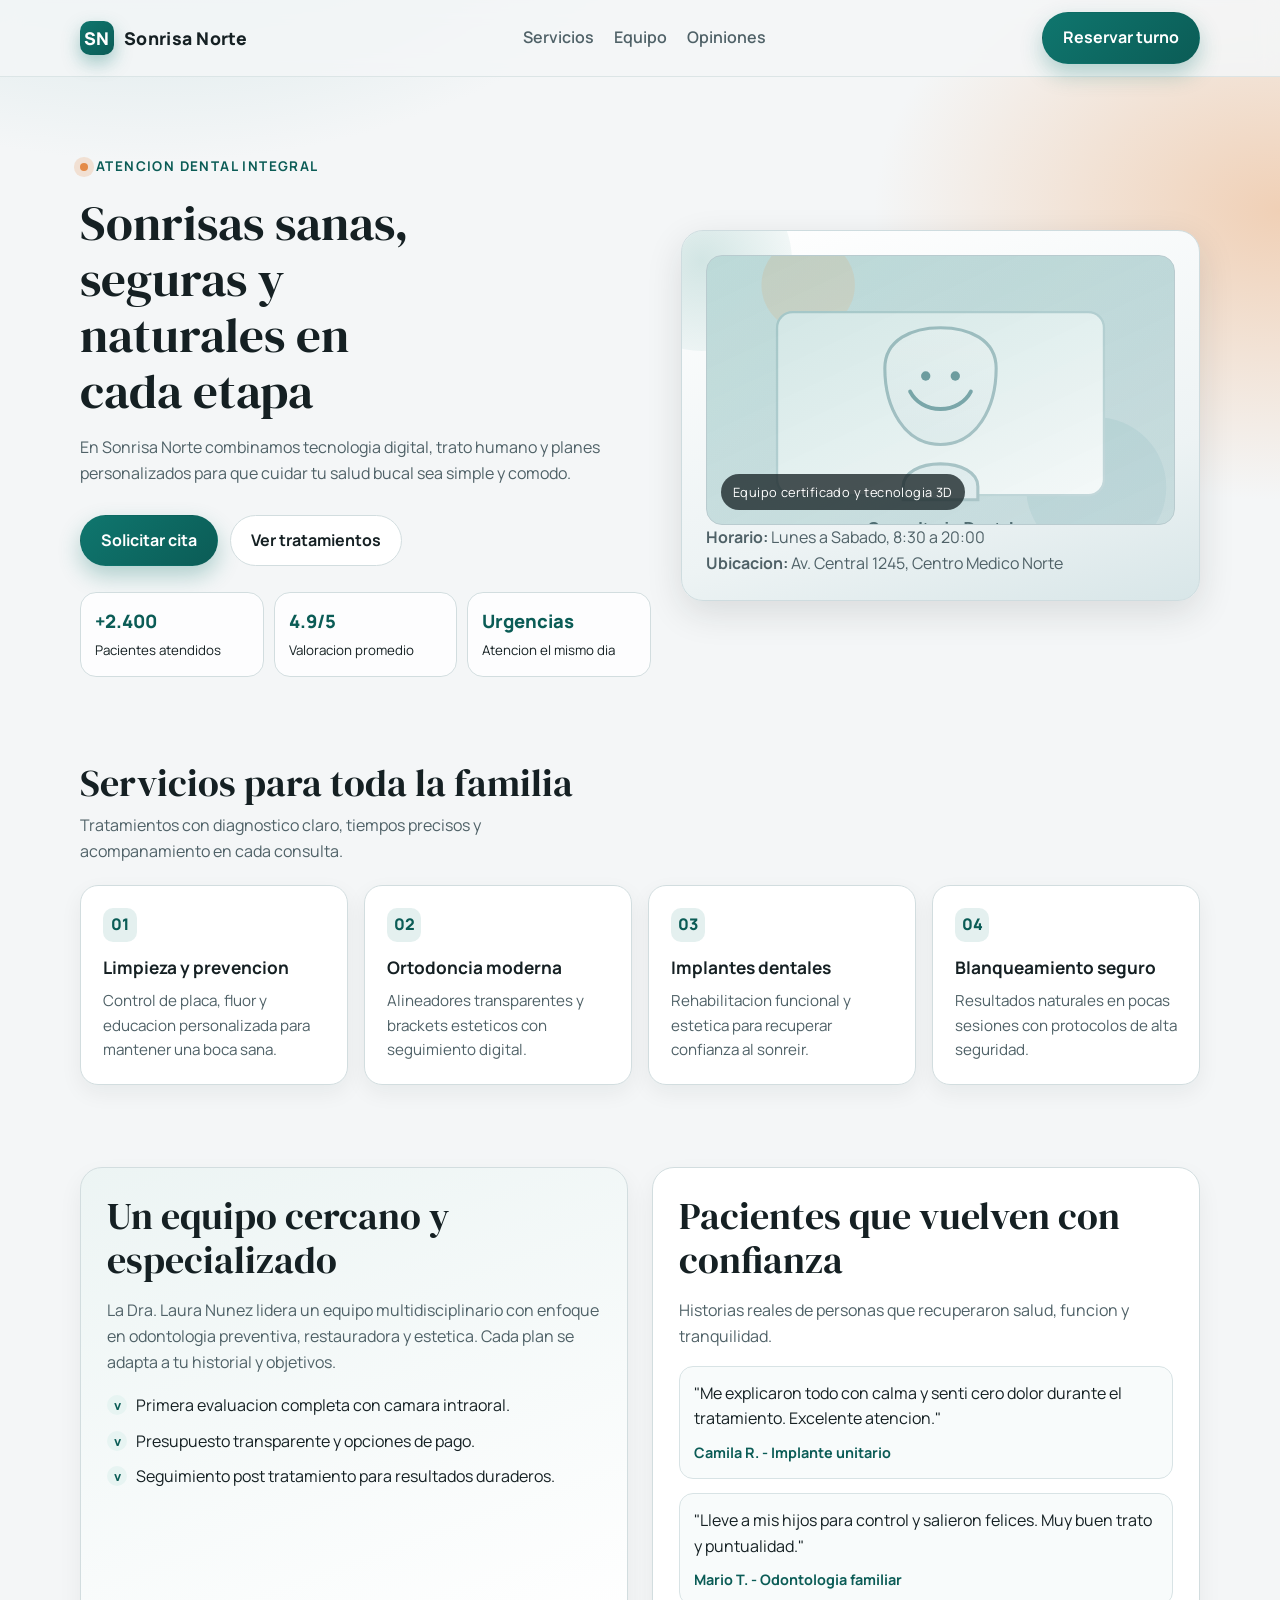
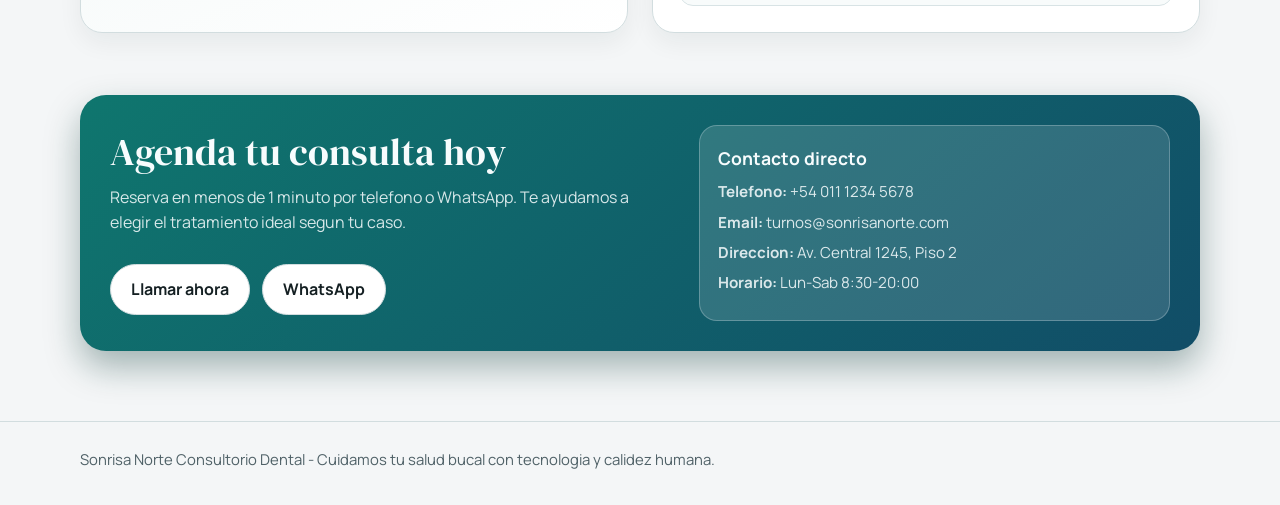
==== index.html @ e72d59c7 "eeeeeeeeeeeee" ====
<!DOCTYPE html>
<html lang="es">
<head>
  <meta charset="UTF-8">
  <meta name="viewport" content="width=device-width, initial-scale=1.0">
  <title>Sonrisa Norte | Consultorio Dental</title>
  <meta name="description" content="Landing profesional para consultorio dental: limpiezas, ortodoncia, implantes y urgencias con agenda online.">
  <meta name="robots" content="index, follow">
  <meta name="theme-color" content="#0f766e">
  <link rel="canonical" href="https://www.sonrisanorte.com/">

  <meta property="og:type" content="website">
  <meta property="og:locale" content="es_AR">
  <meta property="og:title" content="Sonrisa Norte | Consultorio Dental">
  <meta property="og:description" content="Cuidado dental profesional con tecnologia digital y atencion cercana.">
  <meta property="og:url" content="https://www.sonrisanorte.com/">
  <meta property="og:image" content="https://www.sonrisanorte.com/assets/img/hero-dental.svg">

  <meta name="twitter:card" content="summary_large_image">
  <meta name="twitter:title" content="Sonrisa Norte | Consultorio Dental">
  <meta name="twitter:description" content="Reserva tu consulta dental de forma rapida y segura.">
  <meta name="twitter:image" content="https://www.sonrisanorte.com/assets/img/hero-dental.svg">

  <link rel="preconnect" href="https://fonts.googleapis.com">
  <link rel="preconnect" href="https://fonts.gstatic.com" crossorigin>
  <link href="https://fonts.googleapis.com/css2?family=Manrope:wght@400;500;600;700;800&family=DM+Serif+Display:ital@0;1&display=swap" rel="stylesheet">
  <link rel="icon" href="assets/img/favicon.svg" type="image/svg+xml">
  <link rel="manifest" href="manifest.webmanifest">
  <link rel="stylesheet" href="assets/css/styles.css">
</head>
<body>
  <header class="topbar">
    <div class="container nav">
      <a href="#inicio" class="brand" aria-label="Ir al inicio">
        <span class="brand-mark">SN</span>
        Sonrisa Norte
      </a>
      <nav class="menu" aria-label="Navegacion principal">
        <a href="#servicios">Servicios</a>
        <a href="#equipo">Equipo</a>
        <a href="#opiniones">Opiniones</a>
      </nav>
      <a href="#contacto" class="btn btn-primary">Reservar turno</a>
    </div>
  </header>

  <main id="inicio">
    <section class="hero">
      <div class="container hero-grid">
        <div class="reveal">
          <span class="kicker"><span class="kicker-dot"></span>Atencion dental integral</span>
          <h1>Sonrisas sanas, seguras y naturales en cada etapa</h1>
          <p>
            En Sonrisa Norte combinamos tecnologia digital, trato humano y planes personalizados
            para que cuidar tu salud bucal sea simple y comodo.
          </p>
          <div class="hero-actions">
            <a href="#contacto" class="btn btn-primary">Solicitar cita</a>
            <a href="#servicios" class="btn btn-secondary">Ver tratamientos</a>
          </div>
          <div class="quick-facts" aria-label="Indicadores del consultorio">
            <article>
              <span class="fact-value">+2.400</span>
              <small>Pacientes atendidos</small>
            </article>
            <article>
              <span class="fact-value">4.9/5</span>
              <small>Valoracion promedio</small>
            </article>
            <article>
              <span class="fact-value">Urgencias</span>
              <small>Atencion el mismo dia</small>
            </article>
          </div>
        </div>

        <aside class="hero-card" aria-label="Informacion destacada">
          <div class="photo" role="img" aria-label="Odontologa atendiendo a un paciente">
            <span class="photo-tag">Equipo certificado y tecnologia 3D</span>
          </div>
          <p><strong>Horario:</strong> Lunes a Sabado, 8:30 a 20:00</p>
          <p><strong>Ubicacion:</strong> Av. Central 1245, Centro Medico Norte</p>
        </aside>
      </div>
    </section>

    <section id="servicios" class="services">
      <div class="container">
        <div class="section-head">
          <div>
            <h2>Servicios para toda la familia</h2>
            <p class="section-lead">Tratamientos con diagnostico claro, tiempos precisos y acompanamiento en cada consulta.</p>
          </div>
        </div>

        <div class="services-grid">
          <article class="service-card">
            <span class="service-index">01</span>
            <h3>Limpieza y prevencion</h3>
            <p>Control de placa, fluor y educacion personalizada para mantener una boca sana.</p>
          </article>
          <article class="service-card">
            <span class="service-index">02</span>
            <h3>Ortodoncia moderna</h3>
            <p>Alineadores transparentes y brackets esteticos con seguimiento digital.</p>
          </article>
          <article class="service-card">
            <span class="service-index">03</span>
            <h3>Implantes dentales</h3>
            <p>Rehabilitacion funcional y estetica para recuperar confianza al sonreir.</p>
          </article>
          <article class="service-card">
            <span class="service-index">04</span>
            <h3>Blanqueamiento seguro</h3>
            <p>Resultados naturales en pocas sesiones con protocolos de alta seguridad.</p>
          </article>
        </div>
      </div>
    </section>

    <section id="equipo" class="split">
      <div class="container split-grid">
        <article class="panel doctor reveal">
          <h2>Un equipo cercano y especializado</h2>
          <p>
            La Dra. Laura Nunez lidera un equipo multidisciplinario con enfoque en odontologia preventiva,
            restauradora y estetica. Cada plan se adapta a tu historial y objetivos.
          </p>
          <ul class="list">
            <li><span class="tick">v</span><span>Primera evaluacion completa con camara intraoral.</span></li>
            <li><span class="tick">v</span><span>Presupuesto transparente y opciones de pago.</span></li>
            <li><span class="tick">v</span><span>Seguimiento post tratamiento para resultados duraderos.</span></li>
          </ul>
        </article>

        <article id="opiniones" class="panel reviews reveal">
          <h2>Pacientes que vuelven con confianza</h2>
          <p>Historias reales de personas que recuperaron salud, funcion y tranquilidad.</p>
          <div class="quote">
            "Me explicaron todo con calma y senti cero dolor durante el tratamiento. Excelente atencion."
            <strong>Camila R. - Implante unitario</strong>
          </div>
          <div class="quote">
            "Lleve a mis hijos para control y salieron felices. Muy buen trato y puntualidad."
            <strong>Mario T. - Odontologia familiar</strong>
          </div>
        </article>
      </div>
    </section>

    <section class="cta" id="contacto">
      <div class="container cta-box reveal">
        <div>
          <h2>Agenda tu consulta hoy</h2>
          <p>
            Reserva en menos de 1 minuto por telefono o WhatsApp.
            Te ayudamos a elegir el tratamiento ideal segun tu caso.
          </p>
          <div class="hero-actions">
            <a href="tel:+5401112345678" class="btn btn-secondary">Llamar ahora</a>
            <a href="https://wa.me/5401112345678" class="btn btn-secondary" target="_blank" rel="noopener noreferrer">WhatsApp</a>
          </div>
        </div>
        <aside class="contact">
          <h3>Contacto directo</h3>
          <p><strong>Telefono:</strong> +54 011 1234 5678</p>
          <p><strong>Email:</strong> turnos@sonrisanorte.com</p>
          <p><strong>Direccion:</strong> Av. Central 1245, Piso 2</p>
          <p><strong>Horario:</strong> Lun-Sab 8:30-20:00</p>
        </aside>
      </div>
    </section>
  </main>

  <footer>
    <div class="container">
      Sonrisa Norte Consultorio Dental - Cuidamos tu salud bucal con tecnologia y calidez humana.
    </div>
  </footer>
</body>
</html>
---- assets/css/styles.css ----
:root {
  --bg: #f4f6f7;
  --bg-soft: #dfe8ea;
  --card: #ffffff;
  --ink: #152023;
  --ink-soft: #4f6167;
  --brand: #0f766e;
  --brand-strong: #0b5c56;
  --accent: #e48a47;
  --line: #d2dddf;
  --shadow: 0 12px 36px rgba(21, 32, 35, 0.12);
  --radius: 22px;
}

* {
  box-sizing: border-box;
}

html {
  scroll-behavior: smooth;
}

body {
  margin: 0;
  font-family: "Manrope", sans-serif;
  color: var(--ink);
  background:
    radial-gradient(900px 600px at 12% -10%, #c5dddf 0%, transparent 62%),
    radial-gradient(700px 500px at 100% 10%, #f0d0b6 0%, transparent 58%),
    var(--bg);
  line-height: 1.6;
}

a {
  text-decoration: none;
  color: inherit;
}

.container {
  width: min(1120px, 92%);
  margin: 0 auto;
}

.topbar {
  position: sticky;
  top: 0;
  z-index: 100;
  backdrop-filter: blur(10px);
  background: rgba(244, 246, 247, 0.86);
  border-bottom: 1px solid rgba(210, 221, 223, 0.7);
}

.nav {
  min-height: 76px;
  display: flex;
  align-items: center;
  justify-content: space-between;
  gap: 16px;
}

.brand {
  display: flex;
  align-items: center;
  gap: 10px;
  font-weight: 800;
  font-size: 1.1rem;
  letter-spacing: 0.3px;
}

.brand-mark {
  width: 34px;
  height: 34px;
  border-radius: 10px;
  display: grid;
  place-items: center;
  color: #fff;
  font-weight: 800;
  background: linear-gradient(140deg, var(--brand), var(--brand-strong));
  box-shadow: 0 8px 18px rgba(15, 118, 110, 0.35);
}

.menu {
  display: flex;
  align-items: center;
  gap: 20px;
  color: var(--ink-soft);
  font-weight: 600;
}

.menu a:hover {
  color: var(--brand-strong);
}

.btn {
  display: inline-flex;
  align-items: center;
  justify-content: center;
  gap: 8px;
  padding: 12px 20px;
  border-radius: 999px;
  border: 1px solid transparent;
  font-weight: 700;
  transition: transform 180ms ease, box-shadow 180ms ease, background-color 180ms ease;
}

.btn:hover {
  transform: translateY(-2px);
}

.btn-primary {
  color: #fff;
  background: linear-gradient(135deg, var(--brand), var(--brand-strong));
  box-shadow: 0 10px 22px rgba(15, 118, 110, 0.3);
}

.btn-secondary {
  color: var(--ink);
  background: #fff;
  border-color: var(--line);
}

.hero {
  padding: 76px 0 46px;
}

.hero-grid {
  display: grid;
  grid-template-columns: 1.1fr 1fr;
  gap: 30px;
  align-items: center;
}

.kicker {
  display: inline-flex;
  align-items: center;
  gap: 8px;
  margin-bottom: 18px;
  color: var(--brand-strong);
  font-weight: 700;
  font-size: 0.84rem;
  letter-spacing: 1.4px;
  text-transform: uppercase;
}

.kicker-dot {
  width: 8px;
  height: 8px;
  border-radius: 999px;
  background: var(--accent);
  box-shadow: 0 0 0 6px rgba(228, 138, 71, 0.2);
}

h1,
h2 {
  margin: 0;
  line-height: 1.15;
  font-family: "DM Serif Display", serif;
  font-weight: 400;
}

h1 {
  font-size: clamp(2.2rem, 3.8vw, 4rem);
  margin-bottom: 16px;
  max-width: 15ch;
}

.hero p {
  margin: 0;
  max-width: 58ch;
  color: var(--ink-soft);
}

.hero-actions {
  margin-top: 28px;
  display: flex;
  flex-wrap: wrap;
  gap: 12px;
}

.quick-facts {
  margin-top: 26px;
  display: grid;
  grid-template-columns: repeat(3, minmax(100px, 1fr));
  gap: 10px;
}

.quick-facts article {
  border: 1px solid var(--line);
  border-radius: 16px;
  padding: 14px;
  background: rgba(255, 255, 255, 0.8);
}

.fact-value {
  display: block;
  font-weight: 800;
  font-size: 1.15rem;
  color: var(--brand-strong);
}

.hero-card {
  position: relative;
  background: linear-gradient(165deg, #ffffff, #edf3f4 68%, #d8e6e8);
  border-radius: var(--radius);
  border: 1px solid #cedcdf;
  box-shadow: var(--shadow);
  padding: 24px;
  overflow: hidden;
  animation: popIn 0.9s cubic-bezier(0.16, 1, 0.3, 1) both;
}

.hero-card::before {
  content: "";
  position: absolute;
  inset: -60px auto auto -70px;
  width: 180px;
  height: 180px;
  border-radius: 50%;
  background: radial-gradient(circle, rgba(15, 118, 110, 0.18), rgba(15, 118, 110, 0));
}

.hero-card .photo {
  height: 270px;
  border-radius: 16px;
  border: 1px solid #b9cbcf;
  background:
    linear-gradient(155deg, rgba(15, 118, 110, 0.2), rgba(255, 255, 255, 0.14)),
    url("../img/hero-dental.svg") center/cover no-repeat;
  position: relative;
  overflow: hidden;
}

.hero-card .photo-tag {
  position: absolute;
  left: 14px;
  bottom: 14px;
  background: rgba(21, 32, 35, 0.76);
  color: #fff;
  font-size: 0.8rem;
  padding: 8px 12px;
  border-radius: 999px;
  letter-spacing: 0.4px;
}

.services {
  padding: 38px 0 20px;
}

.section-head {
  display: flex;
  align-items: end;
  justify-content: space-between;
  gap: 18px;
  margin-bottom: 20px;
}

h2 {
  font-size: clamp(1.8rem, 3vw, 2.8rem);
}

.section-lead {
  color: var(--ink-soft);
  max-width: 52ch;
  margin: 8px 0 0;
}

.services-grid {
  display: grid;
  grid-template-columns: repeat(4, minmax(0, 1fr));
  gap: 16px;
}

.service-card {
  padding: 22px;
  border-radius: 18px;
  background: #fff;
  border: 1px solid var(--line);
  box-shadow: 0 8px 22px rgba(16, 30, 33, 0.06);
  transition: transform 180ms ease, box-shadow 180ms ease;
  animation: riseUp 0.7s ease both;
}

.service-card:hover {
  transform: translateY(-4px);
  box-shadow: 0 14px 28px rgba(16, 30, 33, 0.1);
}

.service-index {
  display: inline-grid;
  place-items: center;
  width: 34px;
  height: 34px;
  border-radius: 10px;
  margin-bottom: 12px;
  color: var(--brand-strong);
  background: rgba(15, 118, 110, 0.11);
  font-weight: 800;
}

.service-card h3 {
  margin: 0 0 8px;
  font-size: 1.08rem;
}

.service-card p {
  margin: 0;
  color: var(--ink-soft);
  font-size: 0.95rem;
}

.split {
  padding: 62px 0;
}

.split-grid {
  display: grid;
  grid-template-columns: 1fr 1fr;
  gap: 24px;
  align-items: stretch;
}

.panel {
  border-radius: var(--radius);
  border: 1px solid var(--line);
  padding: 26px;
  background: #fff;
  box-shadow: 0 10px 24px rgba(17, 28, 31, 0.06);
}

.doctor {
  background:
    linear-gradient(160deg, rgba(15, 118, 110, 0.08), rgba(255, 255, 255, 0.96)),
    #fff;
}

.doctor p,
.reviews p,
.contact p {
  color: var(--ink-soft);
}

.list {
  margin: 18px 0 0;
  padding: 0;
  list-style: none;
  display: grid;
  gap: 10px;
}

.list li {
  display: flex;
  gap: 9px;
  align-items: flex-start;
}

.tick {
  display: inline-grid;
  place-items: center;
  width: 20px;
  height: 20px;
  border-radius: 999px;
  background: #e7f4f2;
  color: var(--brand-strong);
  font-size: 0.8rem;
  font-weight: 800;
  margin-top: 2px;
  flex-shrink: 0;
}

.reviews {
  position: relative;
  overflow: hidden;
}

.quote {
  padding: 14px;
  border-radius: 14px;
  border: 1px solid #d8e3e5;
  background: #f8fbfb;
  margin-top: 14px;
}

.quote strong {
  display: block;
  margin-top: 9px;
  font-size: 0.9rem;
  color: var(--brand-strong);
}

.cta {
  padding-bottom: 70px;
}

.cta-box {
  border-radius: calc(var(--radius) + 4px);
  padding: 30px;
  color: #f7fcfd;
  background:
    linear-gradient(140deg, #0f766e, #114d67),
    #0f766e;
  box-shadow: 0 16px 34px rgba(10, 54, 51, 0.35);
  display: grid;
  grid-template-columns: 1.2fr 1fr;
  gap: 24px;
  align-items: center;
}

.cta-box p {
  margin: 10px 0 0;
  color: rgba(247, 252, 253, 0.86);
  max-width: 52ch;
}

.contact {
  background: rgba(255, 255, 255, 0.14);
  border: 1px solid rgba(247, 252, 253, 0.25);
  border-radius: 18px;
  padding: 18px;
}

.contact h3 {
  margin-top: 0;
  margin-bottom: 8px;
  font-size: 1.1rem;
}

.contact p {
  color: rgba(247, 252, 253, 0.86);
  margin: 6px 0;
  font-size: 0.95rem;
}

footer {
  border-top: 1px solid var(--line);
  padding: 26px 0 34px;
  color: var(--ink-soft);
  font-size: 0.93rem;
}

.reveal {
  animation: fadeIn 0.75s ease both;
}

.services-grid .service-card:nth-child(1) {
  animation-delay: 0.04s;
}

.services-grid .service-card:nth-child(2) {
  animation-delay: 0.14s;
}

.services-grid .service-card:nth-child(3) {
  animation-delay: 0.24s;
}

.services-grid .service-card:nth-child(4) {
  animation-delay: 0.34s;
}

@keyframes popIn {
  from {
    opacity: 0;
    transform: translateY(18px) scale(0.97);
  }

  to {
    opacity: 1;
    transform: translateY(0) scale(1);
  }
}

@keyframes riseUp {
  from {
    opacity: 0;
    transform: translateY(20px);
  }

  to {
    opacity: 1;
    transform: translateY(0);
  }
}

@keyframes fadeIn {
  from {
    opacity: 0;
  }

  to {
    opacity: 1;
  }
}

@media (max-width: 980px) {
  .hero-grid,
  .split-grid,
  .cta-box,
  .services-grid {
    grid-template-columns: 1fr;
  }

  .hero {
    padding-top: 50px;
  }

  .menu {
    display: none;
  }
}

@media (max-width: 560px) {
  .hero-actions .btn {
    width: 100%;
  }

  .quick-facts {
    grid-template-columns: 1fr;
  }
}

@media (prefers-reduced-motion: reduce) {
  *,
  *::before,
  *::after {
    animation: none !important;
    transition: none !important;
    scroll-behavior: auto !important;
  }
}
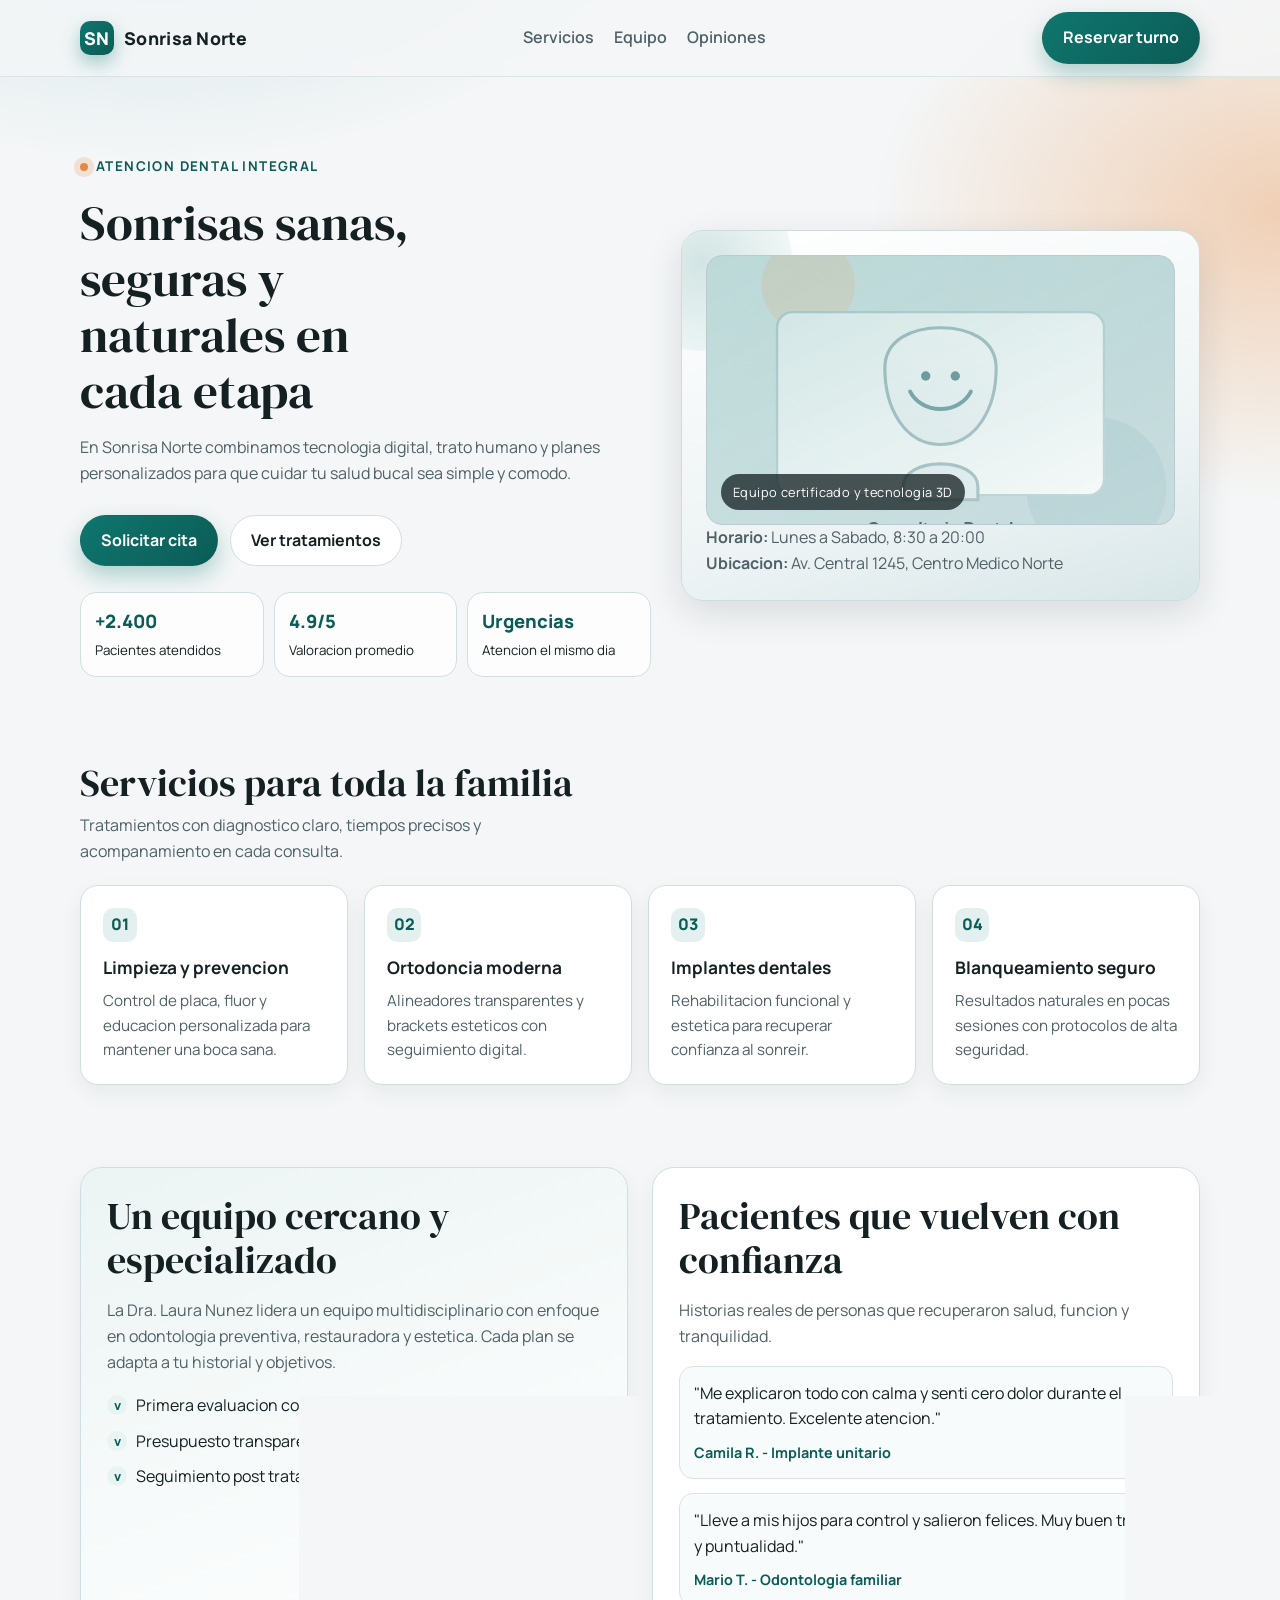
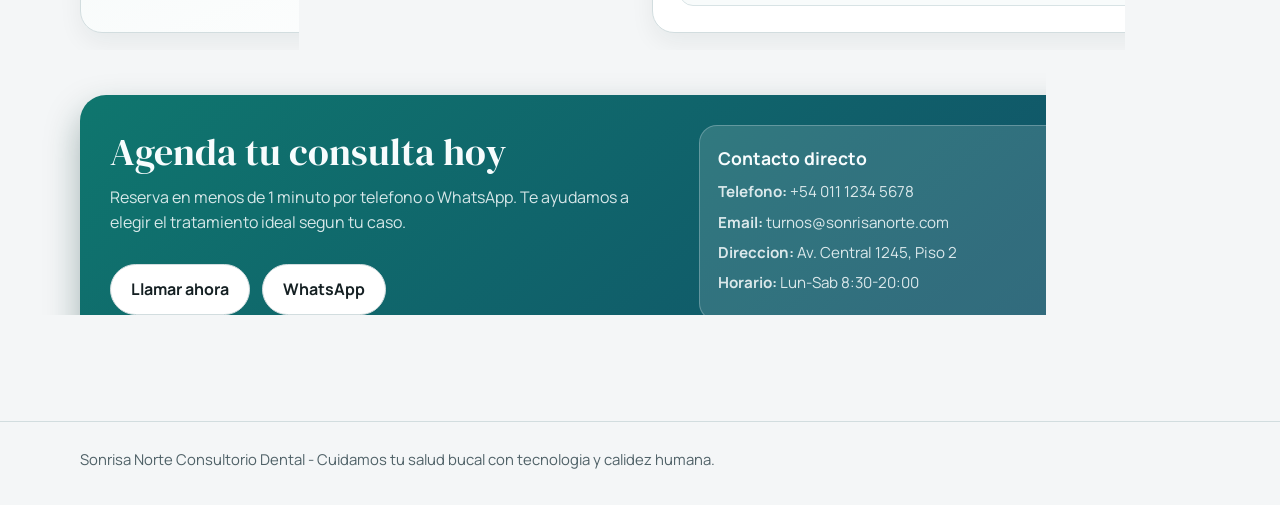
==== commit 7b596d57: "Json" ====
--- a/index.html
+++ b/index.html
@@ -8,6 +8,7 @@
   <meta name="robots" content="index, follow">
   <meta name="theme-color" content="#0f766e">
   <link rel="canonical" href="https://www.sonrisanorte.com/">
+  <link rel="alternate" type="application/json" title="Landing data" href="./landing-data.json">
 
   <meta property="og:type" content="website">
   <meta property="og:locale" content="es_AR">
